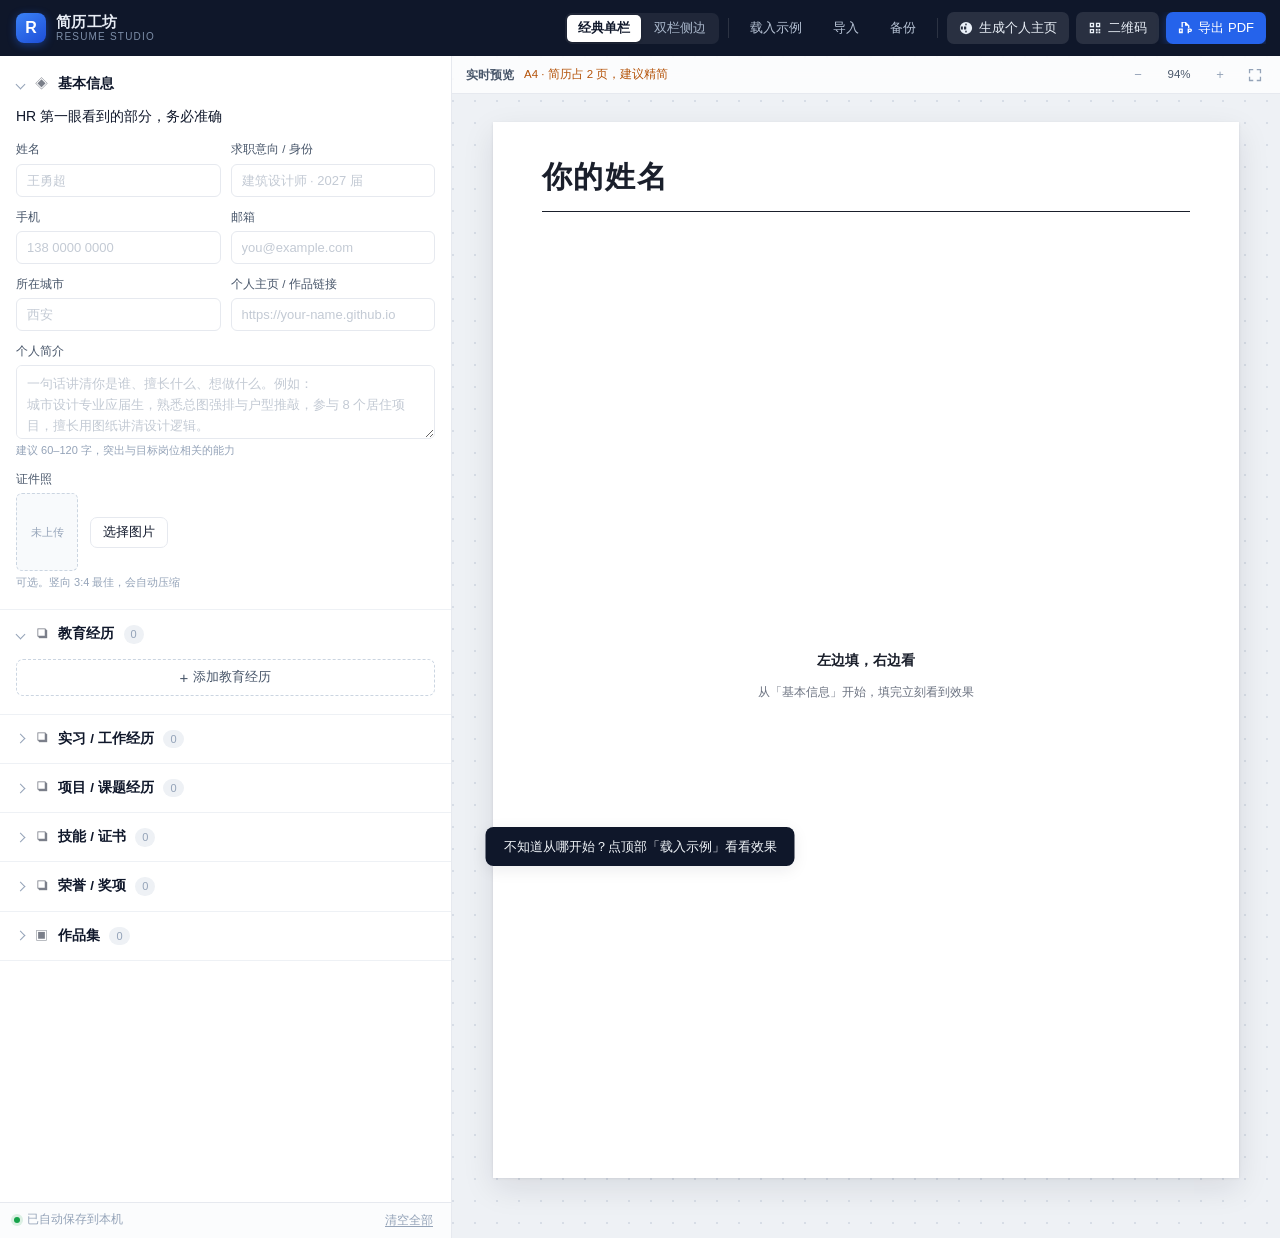
==== index.html @ 7d18e19b "feat: 简历工坊 Resume Studio 首个版本 给大学生的简历与作品集工具，纯前端、零依赖、数据不上传。  核心能力： - 左侧填表 / 右侧 A4 实时预览，所见即所得 - 两套模板：经" ====
<!DOCTYPE html>
<html lang="zh-CN" data-theme="light">
<head>
<meta charset="UTF-8">
<meta name="viewport" content="width=device-width, initial-scale=1">
<title>简历工坊 · Resume Studio</title>
<meta name="description" content="给大学生的简历与作品集工坊：填表实时预览，一键导出 PDF 简历、生成个人主页和二维码。纯本地运行，数据不上传。">
<link rel="icon" href="data:image/svg+xml,<svg xmlns='http://www.w3.org/2000/svg' viewBox='0 0 100 100'><rect width='100' height='100' rx='22' fill='%232563eb'/><path d='M30 72V28h16c11 0 18 6 18 15s-7 15-18 15h-6v14z' fill='white'/></svg>">
<link rel="stylesheet" href="assets/css/app.css">
<link rel="stylesheet" href="assets/css/resume.css">
</head>
<body>

<div class="topbar">
  <div class="brand">
    <div class="brand-mark">R</div>
    <div class="brand-text">
      <strong>简历工坊</strong>
      <span>Resume&nbsp;Studio</span>
    </div>
  </div>

  <div class="topbar-actions">
    <div class="seg" id="templateSwitch" role="group" aria-label="简历模板">
      <button class="seg-btn active" data-template="classic">经典单栏</button>
      <button class="seg-btn" data-template="sidebar">双栏侧边</button>
    </div>

    <span class="topbar-sep"></span>

    <button class="btn btn-ghost" id="btnDemo" title="载入一份示例，看看效果">载入示例</button>
    <button class="btn btn-ghost" id="btnImport" title="导入之前导出的 JSON">导入</button>
    <button class="btn btn-ghost" id="btnExportJson" title="导出 JSON 备份">备份</button>
    <input type="file" id="fileImport" accept="application/json" hidden>

    <span class="topbar-sep"></span>

    <button class="btn btn-soft" id="btnSite" title="生成可部署的个人主页">
      <svg viewBox="0 0 16 16" aria-hidden="true"><path d="M8 1a7 7 0 100 14A7 7 0 008 1zM2 8c0-.6.1-1.2.2-1.7h2.3c0 .6-.1 1.1-.1 1.7s0 1.1.1 1.7H2.2C2.1 9.2 2 8.6 2 8zm1.2-3.2h2c.2-.9.5-1.7.9-2.3a5.5 5.5 0 00-2.9 2.3zM8 2.3c.5.5.9 1.4 1.1 2.5H6.9c.2-1.1.6-2 1.1-2.5zm2.7.5c.4.6.7 1.4.9 2.3h2a5.5 5.5 0 00-2.9-2.3zM13.8 6.3h-2.3c.1.6.1 1.1.1 1.7s0 1.1-.1 1.7h2.3c.1-.5.2-1.1.2-1.7s-.1-1.2-.2-1.7zm-.8 4.9h-2c-.2.9-.5 1.7-.9 2.3a5.5 5.5 0 002.9-2.3zM8 13.7c-.5-.5-.9-1.4-1.1-2.5h2.2c-.2 1.1-.6 2-1.1 2.5zm-2.2-4.1c-.1-.6-.1-1.1-.1-1.7s0-1.1.1-1.7h2.4c.1.6.1 1.1.1 1.7s0 1.1-.1 1.7H5.8zM5.9 12c-.4-.6-.7-1.4-.9-2.3h-2A5.5 5.5 0 005.9 12z"/></svg>
      生成个人主页
    </button>
    <button class="btn btn-soft" id="btnQr" title="为你的主页地址生成二维码">
      <svg viewBox="0 0 16 16" aria-hidden="true"><path d="M2 2h5v5H2V2zm1.5 1.5v2h2v-2h-2zM9 2h5v5H9V2zm1.5 1.5v2h2v-2h-2zM2 9h5v5H2V9zm1.5 1.5v2h2v-2h-2zM9 9h2v2H9V9zm3 0h2v2h-2V9zm-3 3h2v2H9v-2zm3 0h2v2h-2v-2z"/></svg>
      二维码
    </button>
    <button class="btn btn-primary" id="btnPdf" title="打印 / 另存为 PDF">
      <svg viewBox="0 0 16 16" aria-hidden="true"><path d="M4 1h5l4 4v3h-1.5V5.5H8V2H5.5v5H4V1zm0 7.5h1.5V14H1V8.5h3zM2.5 10v2H4v-2H2.5zM14 8.5h-3V14h1.5v-1.5H14a2 2 0 000-4zm0 2.5h-1.5v-1H14a.5.5 0 010 1z"/></svg>
      导出 PDF
    </button>
  </div>
</div>

<main class="layout">

  <!-- ============ 左侧：编辑区 ============ -->
  <aside class="editor" id="editor">
    <div class="editor-scroll" id="formRoot"></div>
    <div class="editor-foot">
      <span class="save-dot" id="saveDot"></span>
      <span id="saveText">已自动保存到本机</span>
      <span class="foot-spacer"></span>
      <button class="link-btn" id="btnReset">清空全部</button>
    </div>
  </aside>

  <!-- ============ 右侧：预览区 ============ -->
  <section class="stage">
    <div class="stage-bar">
      <span class="stage-label">实时预览</span>
      <span class="stage-hint" id="pageInfo">A4 · 1 页</span>
      <span class="foot-spacer"></span>
      <button class="icon-btn" id="zoomOut" title="缩小">−</button>
      <span class="zoom-val" id="zoomVal">100%</span>
      <button class="icon-btn" id="zoomIn" title="放大">+</button>
      <button class="icon-btn" id="zoomFit" title="适应宽度">
        <svg viewBox="0 0 16 16" aria-hidden="true"><path d="M1 1h5v1.5H2.5V6H1V1zm9 0h5v5h-1.5V2.5H10V1zM1 10h1.5v3.5H6V15H1v-5zm12.5 0H15v5h-5v-1.5h3.5V10z"/></svg>
      </button>
    </div>
    <div class="stage-scroll" id="stageScroll">
      <div class="paper-wrap" id="paperWrap">
        <div id="paperMount"></div>
      </div>
    </div>
  </section>
</main>

<!-- ============ 弹层：通用 ============ -->
<div class="modal-mask" id="modalMask" hidden>
  <div class="modal" id="modalBox" role="dialog" aria-modal="true">
    <div class="modal-head">
      <h3 id="modalTitle">标题</h3>
      <button class="icon-btn" id="modalClose" aria-label="关闭">✕</button>
    </div>
    <div class="modal-body" id="modalBody"></div>
    <div class="modal-foot" id="modalFoot"></div>
  </div>
</div>

<div class="toast" id="toast" hidden></div>

<script src="assets/vendor/qrcode.js"></script>
<script src="assets/js/util.js"></script>
<script src="assets/js/schema.js"></script>
<script src="assets/js/store.js"></script>
<script src="assets/js/form.js"></script>
<script src="assets/js/templates.js"></script>
<script src="assets/js/export.js"></script>
<script src="assets/js/app.js"></script>
</body>
</html>
---- assets/css/app.css ----
/* ===========================================================
   app.css — 编辑器界面样式
   仅负责工作台 UI；简历/作品集版面见 resume.css
   =========================================================== */

:root {
  --brand: #2563eb;
  --brand-dark: #1d4ed8;
  --brand-soft: #eff4ff;
  --ink: #0f172a;
  --ink-2: #475569;
  --ink-3: #94a3b8;
  --line: #e6e9ef;
  --line-2: #eef1f5;
  --bg: #eef1f5;
  --panel: #ffffff;
  --danger: #dc2626;
  --ok: #16a34a;
  --topbar-h: 56px;
  --editor-w: 452px;
  --radius: 8px;
  --shadow-sm: 0 1px 2px rgba(15, 23, 42, .06);
  --shadow-md: 0 4px 16px rgba(15, 23, 42, .08);
  --shadow-lg: 0 16px 48px rgba(15, 23, 42, .18);
  --mono: ui-monospace, SFMono-Regular, "SF Mono", Menlo, Consolas, monospace;
  --sans: -apple-system, BlinkMacSystemFont, "Segoe UI", "PingFang SC",
          "Hiragino Sans GB", "Microsoft YaHei", "Source Han Sans SC", sans-serif;
}

* { box-sizing: border-box; }

html, body {
  height: 100%;
  margin: 0;
}

body {
  font-family: var(--sans);
  background: var(--bg);
  color: var(--ink);
  font-size: 14px;
  line-height: 1.5;
  -webkit-font-smoothing: antialiased;
  overflow: hidden;
}

button { font-family: inherit; cursor: pointer; }

/* ---------------- 顶栏 ---------------- */
.topbar {
  height: var(--topbar-h);
  background: #0f172a;
  color: #e8edf5;
  display: flex;
  align-items: center;
  gap: 16px;
  padding: 0 14px 0 16px;
  position: relative;
  z-index: 40;
  box-shadow: 0 1px 0 rgba(255, 255, 255, .06);
}

.brand {
  display: flex;
  align-items: center;
  gap: 10px;
  flex-shrink: 0;
}

.brand-mark {
  width: 30px;
  height: 30px;
  border-radius: 8px;
  background: linear-gradient(145deg, #3b82f6, #1d4ed8);
  color: #fff;
  font-weight: 800;
  font-size: 16px;
  display: grid;
  place-items: center;
  box-shadow: 0 2px 8px rgba(37, 99, 235, .45);
}

.brand-text {
  display: flex;
  flex-direction: column;
  line-height: 1.15;
}
.brand-text strong {
  font-size: 14.5px;
  letter-spacing: .02em;
}
.brand-text span {
  font-size: 10px;
  color: #7d8ea8;
  letter-spacing: .12em;
  text-transform: uppercase;
}

.topbar-actions {
  display: flex;
  align-items: center;
  gap: 7px;
  margin-left: auto;
  overflow-x: auto;
  scrollbar-width: none;
}
.topbar-actions::-webkit-scrollbar { display: none; }

.topbar-sep {
  width: 1px;
  height: 20px;
  background: rgba(255, 255, 255, .12);
  flex-shrink: 0;
  margin: 0 2px;
}

.seg {
  display: flex;
  background: rgba(255, 255, 255, .07);
  border-radius: 7px;
  padding: 2px;
  gap: 2px;
  flex-shrink: 0;
}
.seg-btn {
  border: 0;
  background: transparent;
  color: #a8b6ca;
  font-size: 12.5px;
  padding: 5px 11px;
  border-radius: 5px;
  white-space: nowrap;
  transition: .15s;
}
.seg-btn:hover { color: #fff; }
.seg-btn.active {
  background: #fff;
  color: #0f172a;
  font-weight: 600;
  box-shadow: 0 1px 3px rgba(0, 0, 0, .2);
}

.btn {
  display: inline-flex;
  align-items: center;
  gap: 6px;
  border: 0;
  border-radius: 7px;
  padding: 7px 12px;
  font-size: 13px;
  font-weight: 500;
  white-space: nowrap;
  transition: background .15s, transform .1s, box-shadow .15s;
  flex-shrink: 0;
}
.btn svg { width: 14px; height: 14px; fill: currentColor; flex-shrink: 0; }
.btn:active { transform: translateY(1px); }

.btn-ghost {
  background: transparent;
  color: #b6c2d4;
}
.btn-ghost:hover { background: rgba(255, 255, 255, .1); color: #fff; }

.btn-soft {
  background: rgba(255, 255, 255, .11);
  color: #eaf0f8;
}
.btn-soft:hover { background: rgba(255, 255, 255, .2); }

.btn-primary {
  background: var(--brand);
  color: #fff;
  box-shadow: 0 2px 10px rgba(37, 99, 235, .4);
}
.btn-primary:hover { background: #3b82f6; }

/* ---------------- 主布局 ---------------- */
.layout {
  display: grid;
  grid-template-columns: var(--editor-w) 1fr;
  height: calc(100vh - var(--topbar-h));
  height: calc(100dvh - var(--topbar-h));
}

/* ---------------- 左侧编辑区 ---------------- */
.editor {
  background: var(--panel);
  border-right: 1px solid var(--line);
  display: flex;
  flex-direction: column;
  min-width: 0;
  z-index: 10;
}

.editor-scroll {
  flex: 1;
  overflow-y: auto;
  overscroll-behavior: contain;
  padding: 4px 0 24px;
}
.editor-scroll::-webkit-scrollbar { width: 10px; }
.editor-scroll::-webkit-scrollbar-thumb {
  background: #cfd6e0;
  border-radius: 10px;
  border: 3px solid #fff;
}
.editor-scroll::-webkit-scrollbar-thumb:hover { background: #b3bdcc; }

.editor-foot {
  display: flex;
  align-items: center;
  gap: 7px;
  padding: 8px 14px;
  border-top: 1px solid var(--line);
  font-size: 11.5px;
  color: var(--ink-3);
  background: #fbfcfd;
  flex-shrink: 0;
}
.foot-spacer { flex: 1; }

.save-dot {
  width: 6px;
  height: 6px;
  border-radius: 50%;
  background: var(--ok);
  box-shadow: 0 0 0 3px rgba(22, 163, 74, .14);
  transition: .2s;
  flex-shrink: 0;
}
.save-dot.saving { background: #f59e0b; box-shadow: 0 0 0 3px rgba(245, 158, 11, .16); }

.link-btn {
  border: 0;
  background: none;
  color: var(--ink-3);
  font-size: 11.5px;
  padding: 2px 4px;
  border-radius: 4px;
  text-decoration: underline;
  text-underline-offset: 2px;
}
.link-btn:hover { color: var(--danger); }

/* ---------------- 章节（details） ---------------- */
.section {
  border-bottom: 1px solid var(--line-2);
}
.section > summary {
  display: flex;
  align-items: center;
  gap: 9px;
  padding: 14px 16px;
  cursor: pointer;
  list-style: none;
  user-select: none;
  transition: background .12s;
}
.section > summary::-webkit-details-marker { display: none; }
.section > summary:hover { background: #fafbfc; }

.section > summary .chev {
  width: 7px;
  height: 7px;
  border-right: 1.6px solid var(--ink-3);
  border-bottom: 1.6px solid var(--ink-3);
  transform: rotate(-45deg);
  transition: transform .18s;
  flex-shrink: 0;
  margin-left: 1px;
}
.section[open] > summary .chev { transform: rotate(45deg); }

.section > summary .s-title {
  font-size: 13.5px;
  font-weight: 600;
  letter-spacing: .01em;
}
.section > summary .s-count {
  font-size: 11px;
  color: var(--ink-3);
  background: var(--line-2);
  padding: 1px 7px;
  border-radius: 20px;
  font-variant-numeric: tabular-nums;
}
.section > summary .s-icon {
  font-size: 13px;
  opacity: .55;
  width: 16px;
  text-align: center;
}

.section-body {
  padding: 0 16px 18px;
  display: grid;
  gap: 12px;
}

/* ---------------- 表单控件 ---------------- */
.field { display: grid; gap: 5px; min-width: 0; }
.field > label {
  font-size: 11.5px;
  color: var(--ink-2);
  font-weight: 500;
  letter-spacing: .01em;
}
.field .hint {
  font-size: 11px;
  color: var(--ink-3);
  line-height: 1.45;
  margin-top: -1px;
}

.row-2 { display: grid; grid-template-columns: 1fr 1fr; gap: 10px; }
.row-3 { display: grid; grid-template-columns: 1fr 1fr 1fr; gap: 10px; }

input[type="text"],
input[type="email"],
input[type="tel"],
input[type="url"],
input[type="month"],
textarea,
select {
  width: 100%;
  border: 1px solid var(--line);
  border-radius: 6px;
  padding: 8px 10px;
  font-family: inherit;
  font-size: 13px;
  color: var(--ink);
  background: #fff;
  transition: border-color .15s, box-shadow .15s;
  outline: none;
}
input::placeholder, textarea::placeholder { color: #c3cad4; }

input:focus, textarea:focus, select:focus {
  border-color: var(--brand);
  box-shadow: 0 0 0 3px rgba(37, 99, 235, .12);
}

textarea {
  resize: vertical;
  min-height: 74px;
  line-height: 1.6;
}
textarea.tall { min-height: 108px; }

select {
  appearance: none;
  background-image: url("data:image/svg+xml,%3Csvg xmlns='http://www.w3.org/2000/svg' width='10' height='7' viewBox='0 0 10 7'%3E%3Cpath d='M1 1l4 4 4-4' stroke='%2394a3b8' stroke-width='1.6' fill='none' stroke-linecap='round'/%3E%3C/svg%3E");
  background-repeat: no-repeat;
  background-position: right 10px center;
  padding-right: 28px;
}

/* 可重复条目卡片 */
.entry {
  border: 1px solid var(--line);
  border-radius: var(--radius);
  background: #fcfdfe;
  overflow: hidden;
}
.entry-head {
  display: flex;
  align-items: center;
  gap: 8px;
  padding: 8px 10px;
  background: #f6f8fa;
  border-bottom: 1px solid var(--line-2);
}
.entry-head .e-name {
  font-size: 12.5px;
  font-weight: 600;
  color: var(--ink-2);
  overflow: hidden;
  text-overflow: ellipsis;
  white-space: nowrap;
  flex: 1;
  min-width: 0;
}
.entry-body { padding: 12px 10px; display: grid; gap: 10px; }

.entry-tools { display: flex; gap: 2px; flex-shrink: 0; }

.icon-btn {
  border: 0;
  background: transparent;
  color: var(--ink-3);
  width: 26px;
  height: 26px;
  border-radius: 5px;
  display: grid;
  place-items: center;
  font-size: 13px;
  line-height: 1;
  transition: .13s;
  flex-shrink: 0;
}
.icon-btn svg { width: 14px; height: 14px; fill: currentColor; }
.icon-btn:hover { background: rgba(15, 23, 42, .07); color: var(--ink); }
.icon-btn.danger:hover { background: #fef2f2; color: var(--danger); }

.add-btn {
  width: 100%;
  border: 1px dashed #cbd5e1;
  background: transparent;
  color: var(--ink-2);
  border-radius: 7px;
  padding: 9px;
  font-size: 12.5px;
  font-weight: 500;
  transition: .15s;
  display: flex;
  align-items: center;
  justify-content: center;
  gap: 5px;
}
.add-btn:hover {
  border-color: var(--brand);
  color: var(--brand);
  background: var(--brand-soft);
}
.add-btn span { font-size: 15px; line-height: 1; font-weight: 400; }

/* 头像上传 */
.avatar-row {
  display: flex;
  gap: 12px;
  align-items: center;
}
.avatar-prev {
  width: 62px;
  height: 78px;
  border-radius: 6px;
  border: 1px dashed #cbd5e1;
  background: #f8fafc center/cover no-repeat;
  display: grid;
  place-items: center;
  font-size: 10.5px;
  color: var(--ink-3);
  flex-shrink: 0;
  overflow: hidden;
}
.avatar-prev.has-img { border-style: solid; border-color: var(--line); }

/* 图片管理网格（作品集） */
.img-grid {
  display: grid;
  grid-template-columns: repeat(4, 1fr);
  gap: 7px;
}
.img-cell {
  position: relative;
  aspect-ratio: 4 / 3;
  border-radius: 6px;
  overflow: hidden;
  background: #f1f5f9;
  border: 1px solid var(--line);
}
.img-cell img {
  width: 100%;
  height: 100%;
  object-fit: cover;
  display: block;
}
.img-cell .del {
  position: absolute;
  top: 2px;
  right: 2px;
  width: 18px;
  height: 18px;
  border-radius: 50%;
  border: 0;
  background: rgba(15, 23, 42, .68);
  color: #fff;
  font-size: 11px;
  line-height: 1;
  display: grid;
  place-items: center;
  opacity: 0;
  transition: .15s;
}
.img-cell:hover .del { opacity: 1; }
.img-cell.add {
  border: 1px dashed #cbd5e1;
  display: grid;
  place-items: center;
  color: var(--ink-3);
  font-size: 18px;
  cursor: pointer;
  transition: .15s;
}
.img-cell.add:hover { border-color: var(--brand); color: var(--brand); background: var(--brand-soft); }

/* 技能标签 */
.tag-wrap {
  display: flex;
  flex-wrap: wrap;
  gap: 5px;
  padding: 6px;
  border: 1px solid var(--line);
  border-radius: 6px;
  background: #fff;
  min-height: 38px;
  align-items: center;
}
.tag {
  display: inline-flex;
  align-items: center;
  gap: 4px;
  background: var(--brand-soft);
  color: #1e40af;
  border-radius: 5px;
  padding: 3px 4px 3px 8px;
  font-size: 12px;
  max-width: 100%;
}
.tag b { font-weight: 500; overflow: hidden; text-overflow: ellipsis; white-space: nowrap; }
.tag button {
  border: 0;
  background: transparent;
  color: #93a6d4;
  font-size: 13px;
  line-height: 1;
  padding: 0 2px;
  border-radius: 3px;
}
.tag button:hover { color: var(--danger); }
.tag-input {
  border: 0 !important;
  outline: 0 !important;
  box-shadow: none !important;
  flex: 1;
  min-width: 90px;
  padding: 3px 4px !important;
  font-size: 12.5px !important;
  background: transparent !important;
}

/* ---------------- 右侧画布 ---------------- */
.stage {
  display: flex;
  flex-direction: column;
  min-width: 0;
  background:
    radial-gradient(circle at 1px 1px, #d7dde6 1px, transparent 0) 0 0 / 22px 22px,
    var(--bg);
}

.stage-bar {
  height: 38px;
  display: flex;
  align-items: center;
  gap: 10px;
  padding: 0 14px;
  background: rgba(255, 255, 255, .78);
  backdrop-filter: blur(10px);
  border-bottom: 1px solid var(--line);
  flex-shrink: 0;
  position: relative;
  z-index: 5;
}
.stage-label {
  font-size: 12px;
  font-weight: 600;
  color: var(--ink-2);
}
.stage-hint {
  font-size: 11.5px;
  color: var(--ink-3);
  font-variant-numeric: tabular-nums;
}
.stage-bar .icon-btn { width: 24px; height: 24px; }
.zoom-val {
  font-size: 11.5px;
  color: var(--ink-2);
  font-variant-numeric: tabular-nums;
  min-width: 38px;
  text-align: center;
}

.stage-scroll {
  flex: 1;
  overflow: auto;
  padding: 28px 24px 60px;
  display: flex;
  justify-content: center;
  align-items: flex-start;
}
.stage-scroll::-webkit-scrollbar { width: 11px; height: 11px; }
.stage-scroll::-webkit-scrollbar-thumb {
  background: #c3ccd8;
  border-radius: 10px;
  border: 3px solid transparent;
  background-clip: padding-box;
}
.stage-scroll::-webkit-scrollbar-thumb:hover { background: #a8b3c2; background-clip: padding-box; }

.paper-wrap {
  zoom: var(--zoom, 1);
  display: flex;
  flex-direction: column;
  gap: 22px;
  align-items: center;
  transition: zoom .12s;
}

/* 纸张 */
.page {
  width: 794px;
  min-height: 1123px;
  background: #fff;
  box-shadow: 0 1px 3px rgba(15, 23, 42, .1), 0 12px 32px rgba(15, 23, 42, .1);
  position: relative;
  overflow: hidden;
  flex-shrink: 0;
}

/* ---------------- 弹层 ---------------- */
.modal-mask {
  position: fixed;
  inset: 0;
  background: rgba(15, 23, 42, .52);
  backdrop-filter: blur(3px);
  display: grid;
  place-items: center;
  z-index: 100;
  padding: 24px;
  animation: fadeIn .16s ease;
}
.modal-mask[hidden] { display: none; }

@keyframes fadeIn { from { opacity: 0; } }

.modal {
  background: #fff;
  border-radius: 12px;
  width: min(560px, 100%);
  max-height: 88vh;
  display: flex;
  flex-direction: column;
  box-shadow: var(--shadow-lg);
  animation: popIn .2s cubic-bezier(.2, .9, .3, 1.1);
  overflow: hidden;
}
@keyframes popIn {
  from { opacity: 0; transform: translateY(10px) scale(.98); }
}

.modal-head {
  display: flex;
  align-items: center;
  padding: 16px 16px 14px 20px;
  border-bottom: 1px solid var(--line-2);
}
.modal-head h3 {
  margin: 0;
  font-size: 15px;
  font-weight: 650;
  flex: 1;
}
.modal-body {
  padding: 20px;
  overflow-y: auto;
  font-size: 13px;
  color: var(--ink-2);
  line-height: 1.65;
}
.modal-foot {
  padding: 13px 20px;
  border-top: 1px solid var(--line-2);
  background: #fafbfc;
  display: flex;
  gap: 8px;
  justify-content: flex-end;
  flex-wrap: wrap;
}

/* 弹层内的通用按钮（浅色语境） */
.mbtn {
  border: 1px solid var(--line);
  background: #fff;
  color: var(--ink);
  border-radius: 7px;
  padding: 8px 15px;
  font-size: 13px;
  font-weight: 500;
  transition: .15s;
  display: inline-flex;
  align-items: center;
  gap: 6px;
}
.mbtn:hover { background: #f8fafc; border-color: #cbd5e1; }
.mbtn-primary {
  background: var(--brand);
  border-color: var(--brand);
  color: #fff;
}
.mbtn-primary:hover { background: var(--brand-dark); border-color: var(--brand-dark); }
.mbtn svg { width: 14px; height: 14px; fill: currentColor; }

/* 二维码结果区 */
.qr-result {
  display: flex;
  gap: 20px;
  align-items: flex-start;
  flex-wrap: wrap;
}
.qr-canvas-box {
  border: 1px solid var(--line);
  border-radius: 10px;
  padding: 12px;
  background: #fff;
  box-shadow: var(--shadow-sm);
  flex-shrink: 0;
}
.qr-canvas-box img { display: block; width: 168px; height: 168px; image-rendering: pixelated; }
.qr-side { flex: 1; min-width: 190px; display: grid; gap: 10px; align-content: start; }
.qr-url {
  font-family: var(--mono);
  font-size: 11.5px;
  color: var(--ink-2);
  background: #f8fafc;
  border: 1px solid var(--line);
  border-radius: 6px;
  padding: 8px 10px;
  word-break: break-all;
  max-height: 88px;
  overflow-y: auto;
}

/* 步骤列表 */
.steps { margin: 0; padding: 0; list-style: none; display: grid; gap: 13px; }
.steps li { display: flex; gap: 11px; }
.steps .num {
  width: 21px;
  height: 21px;
  border-radius: 50%;
  background: var(--brand-soft);
  color: var(--brand);
  font-size: 11.5px;
  font-weight: 700;
  display: grid;
  place-items: center;
  flex-shrink: 0;
  margin-top: 1px;
}
.steps .txt { flex: 1; min-width: 0; }
.steps .txt strong { color: var(--ink); font-weight: 600; display: block; margin-bottom: 1px; }
.steps code, code.inline {
  font-family: var(--mono);
  font-size: 11.5px;
  background: #f1f5f9;
  border: 1px solid var(--line);
  border-radius: 4px;
  padding: 1px 5px;
  color: #be123c;
  word-break: break-all;
}

/* Toast */
.toast {
  position: fixed;
  left: 50%;
  bottom: 34px;
  transform: translateX(-50%) translateY(8px);
  background: #0f172a;
  color: #f1f5f9;
  padding: 10px 18px;
  border-radius: 8px;
  font-size: 13px;
  box-shadow: var(--shadow-md);
  z-index: 200;
  opacity: 0;
  transition: opacity .2s, transform .2s;
  pointer-events: none;
  max-width: min(90vw, 460px);
  text-align: center;
}
.toast.show { opacity: 1; transform: translateX(-50%) translateY(0); }

/* ---------------- 响应式 ---------------- */
@media (max-width: 1180px) {
  :root { --editor-w: 400px; }
}

@media (max-width: 980px) {
  body { overflow: auto; }
  .layout {
    grid-template-columns: 1fr;
    grid-template-rows: auto auto;
    height: auto;
  }
  .editor {
    border-right: 0;
    border-bottom: 1px solid var(--line);
    max-height: none;
  }
  .editor-scroll { overflow: visible; max-height: none; }
  .stage { min-height: 70vh; }
  .stage-scroll { padding: 18px 10px 40px; }
  .paper-wrap { zoom: .82; }
  .brand-text span { display: none; }
  .topbar { gap: 10px; }
  .topbar-actions { gap: 5px; }
  .btn { padding: 7px 9px; font-size: 12.5px; }
  .btn svg { display: none; }
  .seg-btn { padding: 5px 8px; font-size: 12px; }
}

@media (max-width: 620px) {
  .row-2, .row-3 { grid-template-columns: 1fr; }
  .img-grid { grid-template-columns: repeat(3, 1fr); }
  .brand-text { display: none; }
  .paper-wrap { zoom: .56; }
  .stage-scroll { padding: 12px 4px 30px; }
  .topbar-actions { max-width: calc(100vw - 60px); }
}
---- assets/css/resume.css ----
/* ===========================================================
   resume.css — 简历 / 作品集版面 + 打印规则
   A4：屏幕 794×1123px（96dpi），打印 210mm×297mm
   =========================================================== */

/* ---------- 设计令牌 ---------- */
.tpl-classic,
.tpl-sidebar,
.portfolio-page {
  --t-ink: #1a1f2b;
  --t-ink-2: #3d4657;
  --t-ink-3: #6b7280;
  --t-line: #d9dee6;
  --t-accent: #1d4ed8;
  --t-accent-2: #2563eb;
  --t-serif: "Songti SC", "SimSun", "Source Han Serif SC", Georgia, serif;

  font-family: var(--sans);
  color: var(--t-ink);
  -webkit-font-smoothing: antialiased;
  text-rendering: optimizeLegibility;
}

.page.tpl-classic,
.page.tpl-sidebar {
  padding: 0;
}

/* ===========================================================
   模板一：经典单栏
   =========================================================== */
.cv {
  padding: 40px 52px 44px;
  min-height: 1123px;
  display: flex;
  flex-direction: column;
}

.cv-head {
  display: flex;
  align-items: flex-start;
  gap: 22px;
  padding-bottom: 18px;
  border-bottom: 2px solid var(--t-ink);
  margin-bottom: 22px;
}

.cv-head-main { flex: 1; min-width: 0; }

.cv-name {
  margin: 0;
  font-size: 32px;
  font-weight: 700;
  letter-spacing: .06em;
  line-height: 1.15;
  color: var(--t-ink);
}

.cv-title {
  margin: 7px 0 0;
  font-size: 12.5px;
  color: var(--t-accent);
  font-weight: 600;
  letter-spacing: .08em;
}

.cv-contact {
  margin-top: 11px;
  display: flex;
  flex-wrap: wrap;
  gap: 4px 18px;
  font-size: 12px;
  color: var(--t-ink-2);
  line-height: 1.5;
}
.cv-contact span {
  display: inline-flex;
  align-items: center;
  gap: 4px;
  white-space: nowrap;
}
.cv-contact span::before {
  content: "";
  width: 3px;
  height: 3px;
  border-radius: 50%;
  background: var(--t-accent);
  flex-shrink: 0;
  opacity: .65;
}

.cv-photo {
  width: 82px;
  height: 106px;
  object-fit: cover;
  border-radius: 3px;
  border: 1px solid var(--t-line);
  flex-shrink: 0;
}

/* 分区 */
.cv-sec { margin-bottom: 19px; }
.cv-sec:last-child { margin-bottom: 0; }

.cv-sec-title {
  margin: 0 0 11px;
  font-size: 12px;
  font-weight: 700;
  letter-spacing: .16em;
  color: var(--t-ink);
  padding-bottom: 6px;
  border-bottom: 1px solid var(--t-line);
  position: relative;
}
.cv-sec-title::after {
  content: "";
  position: absolute;
  left: 0;
  bottom: -1px;
  width: 30px;
  height: 2px;
  background: var(--t-accent);
}

.cv-sec-body { display: flex; flex-direction: column; gap: 13px; }

/* 条目 */
.cv-item-head {
  display: flex;
  align-items: baseline;
  justify-content: space-between;
  gap: 12px;
}
.cv-item-title {
  font-size: 13.5px;
  font-weight: 650;
  color: var(--t-ink);
  letter-spacing: .01em;
}
.cv-item-date {
  font-size: 11px;
  color: var(--t-ink-3);
  white-space: nowrap;
  font-variant-numeric: tabular-nums;
  letter-spacing: .02em;
}
.cv-item-sub {
  font-size: 12px;
  color: var(--t-ink-2);
  margin-top: 2px;
  display: flex;
  flex-wrap: wrap;
  gap: 0 10px;
}
.cv-item-sub em {
  font-style: normal;
  color: var(--t-accent);
  font-weight: 500;
}
.cv-item-desc {
  margin: 5px 0 0;
  font-size: 12.5px;
  line-height: 1.75;
  color: var(--t-ink-2);
  white-space: pre-line;
  word-break: break-word;
}

/* 要点列表 */
.cv-bullets {
  margin: 5px 0 0;
  padding: 0;
  list-style: none;
  display: flex;
  flex-direction: column;
  gap: 3px;
}
.cv-bullets li {
  position: relative;
  padding-left: 12px;
  font-size: 12.5px;
  line-height: 1.72;
  color: var(--t-ink-2);
  word-break: break-word;
}
.cv-bullets li::before {
  content: "";
  position: absolute;
  left: 2px;
  top: .62em;
  width: 4px;
  height: 4px;
  border-radius: 50%;
  background: var(--t-accent);
  opacity: .5;
}

/* 技能：两列 */
.cv-skills {
  display: flex;
  flex-direction: column;
  gap: 7px;
}
.cv-skill-row {
  font-size: 12.5px;
  line-height: 1.65;
  color: var(--t-ink-2);
  display: flex;
  gap: 10px;
  align-items: baseline;
}
.cv-skill-row b {
  color: var(--t-ink);
  font-weight: 600;
  flex-shrink: 0;
  min-width: 70px;
}
.cv-skill-row span { flex: 1; min-width: 0; }

/* 摘要 */
.cv-summary {
  margin: 0;
  font-size: 12.5px;
  line-height: 1.85;
  color: var(--t-ink-2);
  text-align: justify;
  word-break: break-word;
}

/* ===========================================================
   模板二：双栏侧边
   =========================================================== */
.cv2 {
  display: flex;
  min-height: 1123px;
  align-items: stretch;
}

.cv2-side {
  width: 232px;
  flex-shrink: 0;
  background: #eef2f8;
  border-right: 1px solid var(--t-line);
  padding: 38px 22px 40px;
  display: flex;
  flex-direction: column;
  gap: 22px;
}

.cv2-photo {
  width: 104px;
  height: 132px;
  object-fit: cover;
  border-radius: 4px;
  align-self: center;
  border: 1px solid var(--t-line);
  background: #fff;
}

.cv2-side-sec { display: flex; flex-direction: column; gap: 8px; }

.cv2-side-title {
  margin: 0;
  font-size: 10.5px;
  font-weight: 700;
  letter-spacing: .16em;
  color: var(--t-accent);
  padding-bottom: 5px;
  border-bottom: 1px solid #dde3ec;
}

.cv2-contact {
  display: flex;
  flex-direction: column;
  gap: 6px;
  font-size: 11px;
  color: var(--t-ink-2);
  line-height: 1.55;
  overflow-wrap: anywhere;
}
.cv2-contact div { display: flex; gap: 7px; }
.cv2-contact .k {
  color: var(--t-ink-3);
  flex-shrink: 0;
  width: 34px;
}

.cv2-skill-tags {
  display: flex;
  flex-wrap: wrap;
  gap: 5px;
}
.cv2-skill-tags span {
  font-size: 10.5px;
  background: #fff;
  border: 1px solid #dde3ec;
  border-radius: 3px;
  padding: 2px 7px;
  color: var(--t-ink-2);
  line-height: 1.5;
}

.cv2-side-item { font-size: 11px; line-height: 1.6; color: var(--t-ink-2); }
.cv2-side-item b {
  display: block;
  color: var(--t-ink);
  font-weight: 600;
  font-size: 11.5px;
}
.cv2-side-item span { color: var(--t-ink-3); font-size: 10px; }

.cv2-main {
  flex: 1;
  min-width: 0;
  padding: 40px 40px 44px 34px;
  display: flex;
  flex-direction: column;
  gap: 21px;
}

.cv2-head { padding-bottom: 15px; border-bottom: 1px solid var(--t-line); }
.cv2-name {
  margin: 0;
  font-size: 29px;
  font-weight: 700;
  letter-spacing: .06em;
  line-height: 1.1;
}
.cv2-role {
  margin: 6px 0 0;
  font-size: 12px;
  color: var(--t-accent);
  font-weight: 600;
  letter-spacing: .08em;
}

/* ===========================================================
   作品集页
   =========================================================== */
.page.portfolio-page { padding: 0; }

.pf {
  padding: 40px 48px 44px;
  min-height: 1123px;
  display: flex;
  flex-direction: column;
}

.pf-head {
  display: flex;
  align-items: flex-end;
  justify-content: space-between;
  gap: 20px;
  padding-bottom: 14px;
  border-bottom: 2px solid var(--t-ink);
  margin-bottom: 20px;
}
.pf-head h2 {
  margin: 0;
  font-size: 22px;
  font-weight: 700;
  letter-spacing: .14em;
}
.pf-head .pf-sub {
  font-size: 10.5px;
  color: var(--t-ink-3);
  letter-spacing: .1em;
  text-align: right;
  line-height: 1.5;
}

.pf-grid {
  display: grid;
  gap: 16px;
  align-content: start;
}
.pf-grid.cols-2 { grid-template-columns: repeat(2, 1fr); }
.pf-grid.cols-3 { grid-template-columns: repeat(3, 1fr); }

.pf-item { break-inside: avoid; }

.pf-thumb {
  position: relative;
  width: 100%;
  aspect-ratio: 4 / 3;
  background: #f1f5f9;
  border: 1px solid var(--t-line);
  border-radius: 3px;
  overflow: hidden;
  display: grid;
  place-items: center;
}
.pf-thumb img {
  width: 100%;
  height: 100%;
  object-fit: cover;
  display: block;
}
.pf-thumb .pf-empty {
  color: #c7cfda;
  font-size: 10.5px;
  letter-spacing: .1em;
}

.pf-cap {
  margin-top: 7px;
  display: flex;
  align-items: baseline;
  justify-content: space-between;
  gap: 10px;
}
.pf-cap .t {
  font-size: 11.5px;
  font-weight: 650;
  color: var(--t-ink);
  overflow: hidden;
  text-overflow: ellipsis;
  white-space: nowrap;
}
.pf-cap .y {
  font-size: 10px;
  color: var(--t-ink-3);
  flex-shrink: 0;
  font-variant-numeric: tabular-nums;
}
.pf-cap-meta {
  margin-top: 1px;
  font-size: 10px;
  color: var(--t-ink-3);
  letter-spacing: .04em;
  overflow: hidden;
  text-overflow: ellipsis;
  white-space: nowrap;
}
.pf-desc {
  margin: 4px 0 0;
  font-size: 10.5px;
  line-height: 1.6;
  color: var(--t-ink-2);
  white-space: pre-line;
}

.pf-foot {
  margin-top: auto;
  padding-top: 16px;
  border-top: 1px solid var(--t-line);
  display: flex;
  justify-content: space-between;
  align-items: center;
  gap: 14px;
  font-size: 10px;
  color: var(--t-ink-3);
  letter-spacing: .06em;
}
.pf-foot .pf-qr { display: flex; align-items: center; gap: 8px; }
.pf-foot .pf-qr img { width: 46px; height: 46px; display: block; }

/* 空状态（预览无内容时）—— 不要设 min-height，否则会与 .cv 叠加撑成两页 */
.empty-hint {
  margin: auto 0;
  padding: 40px 20px 60px;
  text-align: center;
  color: var(--t-ink-3);
  font-size: 13px;
  line-height: 2;
}
.empty-hint strong {
  display: block;
  color: var(--t-ink);
  font-size: 15px;
  margin-bottom: 6px;
}

/* ===========================================================
   打印
   =========================================================== */
@page {
  size: A4;
  margin: 0;
}

@media print {
  html, body {
    overflow: visible !important;
    background: #fff !important;
    height: auto !important;
  }

  .topbar,
  .editor,
  .stage-bar,
  .modal-mask,
  .toast { display: none !important; }

  .layout {
    display: block !important;
    height: auto !important;
  }

  .stage {
    background: #fff !important;
    display: block !important;
    min-height: 0 !important;
  }

  .stage-scroll {
    display: block !important;
    overflow: visible !important;
    padding: 0 !important;
  }

  .paper-wrap {
    zoom: 1 !important;
    display: block !important;
    gap: 0 !important;
  }

  .page {
    width: 210mm !important;
    min-height: 297mm !important;
    margin: 0 !important;
    box-shadow: none !important;
    border: 0 !important;
    page-break-after: always;
    break-after: page;
  }
  .page:last-child {
    page-break-after: auto;
    break-after: auto;
  }

  .cv, .cv2, .pf { min-height: 297mm; }

  /* 打印时保留色块与背景 */
  .cv2-side { -webkit-print-color-adjust: exact; print-color-adjust: exact; }
  .cv-sec-title::after,
  .cv-bullets li::before,
  .cv-contact span::before,
  .cv2-skill-tags span,
  .pf-thumb { -webkit-print-color-adjust: exact; print-color-adjust: exact; }

  .cv-sec,
  .cv-item,
  .cv2-side-sec,
  .pf-item {
    break-inside: avoid;
    page-break-inside: avoid;
  }

  a { color: inherit; text-decoration: none; }
}

/* 打印时若内容恰好一页，避免尾部空白页 */
@media print {
  .page:only-child { page-break-after: auto; break-after: auto; }
}
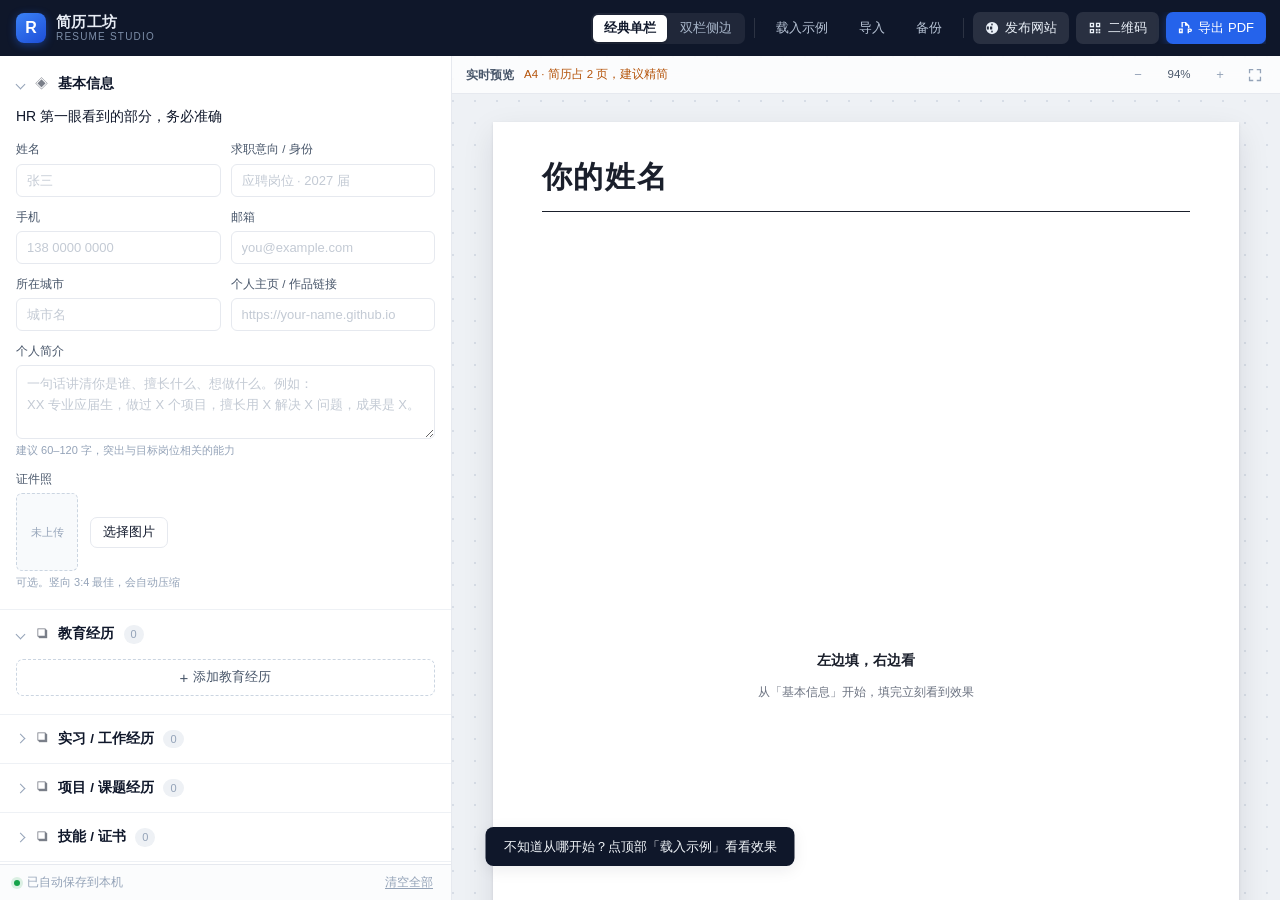
==== commit e67b8002: "feat: 填完一键变网址，不用再学部署 原本的路径是「下载 html → 建仓库 → 开 Pages → 上传 → 等部署 → 复制网址」， 六步里任何一步都能把人劝退。现在拆成两条路，按需要选。 " ====
--- a/index.html
+++ b/index.html
@@ -35,9 +35,9 @@
 
     <span class="topbar-sep"></span>
 
-    <button class="btn btn-soft" id="btnSite" title="生成可部署的个人主页">
+    <button class="btn btn-soft" id="btnSite" title="把简历变成一个网址，或者下载完整网页">
       <svg viewBox="0 0 16 16" aria-hidden="true"><path d="M8 1a7 7 0 100 14A7 7 0 008 1zM2 8c0-.6.1-1.2.2-1.7h2.3c0 .6-.1 1.1-.1 1.7s0 1.1.1 1.7H2.2C2.1 9.2 2 8.6 2 8zm1.2-3.2h2c.2-.9.5-1.7.9-2.3a5.5 5.5 0 00-2.9 2.3zM8 2.3c.5.5.9 1.4 1.1 2.5H6.9c.2-1.1.6-2 1.1-2.5zm2.7.5c.4.6.7 1.4.9 2.3h2a5.5 5.5 0 00-2.9-2.3zM13.8 6.3h-2.3c.1.6.1 1.1.1 1.7s0 1.1-.1 1.7h2.3c.1-.5.2-1.1.2-1.7s-.1-1.2-.2-1.7zm-.8 4.9h-2c-.2.9-.5 1.7-.9 2.3a5.5 5.5 0 002.9-2.3zM8 13.7c-.5-.5-.9-1.4-1.1-2.5h2.2c-.2 1.1-.6 2-1.1 2.5zm-2.2-4.1c-.1-.6-.1-1.1-.1-1.7s0-1.1.1-1.7h2.4c.1.6.1 1.1.1 1.7s0 1.1-.1 1.7H5.8zM5.9 12c-.4-.6-.7-1.4-.9-2.3h-2A5.5 5.5 0 005.9 12z"/></svg>
-      生成个人主页
+      发布网站
     </button>
     <button class="btn btn-soft" id="btnQr" title="为你的主页地址生成二维码">
       <svg viewBox="0 0 16 16" aria-hidden="true"><path d="M2 2h5v5H2V2zm1.5 1.5v2h2v-2h-2zM9 2h5v5H9V2zm1.5 1.5v2h2v-2h-2zM2 9h5v5H2V9zm1.5 1.5v2h2v-2h-2zM9 9h2v2H9V9zm3 0h2v2h-2V9zm-3 3h2v2H9v-2zm3 0h2v2h-2v-2z"/></svg>
@@ -99,8 +99,10 @@
 <div class="toast" id="toast" hidden></div>
 
 <script src="assets/vendor/qrcode.js"></script>
+<script src="assets/vendor/lz-string.min.js"></script>
 <script src="assets/js/util.js"></script>
 <script src="assets/js/schema.js"></script>
+<script src="assets/js/share.js"></script>
 <script src="assets/js/store.js"></script>
 <script src="assets/js/form.js"></script>
 <script src="assets/js/templates.js"></script>
--- a/assets/css/app.css
+++ b/assets/css/app.css
@@ -178,9 +178,13 @@
 /* ---------------- 主布局 ---------------- */
 .layout {
   display: grid;
-  grid-template-columns: var(--editor-w) 1fr;
+  /* 行/列都用 minmax(0, …)：否则 grid 项会被内容撑高，
+     内部 overflow 就永远不触发，body 又是 overflow:hidden，等于整页滚不动 */
+  grid-template-columns: var(--editor-w) minmax(0, 1fr);
+  grid-template-rows: minmax(0, 1fr);
   height: calc(100vh - var(--topbar-h));
   height: calc(100dvh - var(--topbar-h));
+  overflow: hidden;
 }
 
 /* ---------------- 左侧编辑区 ---------------- */
@@ -190,11 +194,14 @@
   display: flex;
   flex-direction: column;
   min-width: 0;
+  min-height: 0;
+  height: 100%;
   z-index: 10;
 }
 
 .editor-scroll {
-  flex: 1;
+  flex: 1 1 auto;
+  min-height: 0;
   overflow-y: auto;
   overscroll-behavior: contain;
   padding: 4px 0 24px;
@@ -545,6 +552,8 @@
   display: flex;
   flex-direction: column;
   min-width: 0;
+  min-height: 0;
+  height: 100%;
   background:
     radial-gradient(circle at 1px 1px, #d7dde6 1px, transparent 0) 0 0 / 22px 22px,
     var(--bg);
@@ -583,7 +592,8 @@
 }
 
 .stage-scroll {
-  flex: 1;
+  flex: 1 1 auto;
+  min-height: 0;
   overflow: auto;
   padding: 28px 24px 60px;
   display: flex;
@@ -759,6 +769,189 @@
   padding: 1px 5px;
   color: #be123c;
   word-break: break-all;
+}
+
+/* ===========================================================
+   发布中心（弹层）
+   =========================================================== */
+.modal.wide { width: min(640px, 100%); }
+
+.pub-tabs {
+  display: grid;
+  grid-template-columns: 1fr 1fr;
+  gap: 8px;
+  margin-bottom: 18px;
+}
+.pub-tab {
+  text-align: left;
+  font-family: inherit;
+  border: 1px solid var(--line);
+  background: #fff;
+  border-radius: 9px;
+  padding: 11px 13px;
+  cursor: pointer;
+  transition: border-color .15s, box-shadow .15s, background .15s;
+}
+.pub-tab b {
+  display: block;
+  font-size: 13px;
+  font-weight: 650;
+  color: var(--ink);
+  margin-bottom: 3px;
+}
+.pub-tab span {
+  display: block;
+  font-size: 11.5px;
+  line-height: 1.55;
+  color: var(--ink-3);
+}
+.pub-tab:hover { border-color: #cbd5e1; }
+.pub-tab.active {
+  border-color: var(--brand);
+  background: #fbfdff;
+  box-shadow: 0 0 0 3px rgba(37, 99, 235, .09);
+}
+.pub-tab.active b { color: var(--brand); }
+
+.pub-pane[hidden] { display: none; }
+
+.pub-facts {
+  margin: 0 0 16px;
+  padding: 0;
+  list-style: none;
+  display: grid;
+  gap: 7px;
+}
+.pub-facts li {
+  position: relative;
+  padding-left: 15px;
+  font-size: 12.5px;
+  line-height: 1.72;
+  color: var(--ink-2);
+}
+.pub-facts li::before {
+  content: '';
+  position: absolute;
+  left: 2px;
+  top: 8px;
+  width: 4px;
+  height: 4px;
+  border-radius: 50%;
+  background: var(--brand);
+}
+.pub-facts b { color: var(--ink); font-weight: 600; }
+
+.pub-lead { margin: 0 0 14px; font-size: 12.5px; line-height: 1.78; }
+.pub-go { width: 100%; justify-content: center; }
+
+.pub-platforms { display: grid; gap: 9px; margin-top: 16px; }
+.plat {
+  border: 1px solid var(--line);
+  border-radius: 9px;
+  padding: 12px 14px;
+  background: #fbfcfd;
+}
+.plat-head { display: flex; align-items: center; gap: 8px; margin-bottom: 4px; }
+.plat h4 { margin: 0; font-size: 13px; font-weight: 650; color: var(--ink); }
+.plat-tag {
+  font-size: 10px;
+  letter-spacing: .06em;
+  color: var(--brand);
+  background: var(--brand-soft);
+  border-radius: 3px;
+  padding: 1px 6px;
+}
+.plat p { margin: 0 0 8px; font-size: 12px; line-height: 1.7; color: var(--ink-2); }
+.plat b { color: var(--ink); }
+
+.btn-mini {
+  display: inline-block;
+  font-size: 12px;
+  color: var(--brand);
+  border: 1px solid var(--line);
+  border-radius: 6px;
+  padding: 4px 10px;
+  background: #fff;
+  transition: .15s;
+}
+.btn-mini:hover { border-color: var(--brand); text-decoration: none; }
+
+.pub-back {
+  margin-top: 18px;
+  padding-top: 16px;
+  border-top: 1px dashed var(--line);
+}
+.pub-back label {
+  display: block;
+  font-size: 12px;
+  font-weight: 600;
+  color: var(--ink);
+  margin-bottom: 8px;
+}
+.pub-back-row { display: flex; gap: 8px; }
+.pub-back-row input { flex: 1; min-width: 0; }
+.pub-back-row .mbtn { flex-shrink: 0; }
+
+.pub-result { margin-top: 18px; }
+.pub-copylab { font-size: 11.5px; color: var(--ink-3); letter-spacing: .04em; }
+.pub-len { font-size: 11.5px; line-height: 1.72; color: var(--ink-2); }
+.pub-row { display: flex; flex-wrap: wrap; gap: 7px; }
+
+/* 在线链接结果 */
+.pub-head { display: flex; gap: 15px; align-items: flex-start; }
+.pub-qr {
+  flex-shrink: 0;
+  width: 112px;
+  height: 112px;
+  border: 1px solid var(--line);
+  border-radius: 9px;
+  padding: 7px;
+  background: #fff;
+  box-shadow: var(--shadow-sm);
+  transition: border-color .15s;
+}
+.pub-qr:hover { border-color: var(--brand); text-decoration: none; }
+.pub-qr img { display: block; width: 100%; height: 100%; image-rendering: pixelated; }
+.pub-qr.placeholder {
+  display: grid;
+  place-items: center;
+  text-align: center;
+  background: #fafbfc;
+  box-shadow: none;
+  border-style: dashed;
+  font-size: 10.5px;
+  line-height: 1.65;
+  color: var(--ink-3);
+  letter-spacing: .02em;
+}
+.pub-qr.placeholder span { display: grid; justify-items: center; gap: 5px; }
+.pub-qr.placeholder svg { width: 20px; height: 20px; fill: #cbd5e1; }
+.pub-qr.placeholder b { color: var(--brand); font-weight: 600; }
+
+.pub-info { flex: 1; min-width: 0; display: grid; gap: 7px; align-content: start; }
+.pub-url {
+  font-family: var(--mono);
+  font-size: 11.5px;
+  line-height: 1.6;
+  color: var(--ink);
+  background: #f8fafc;
+  border: 1px solid var(--line);
+  border-radius: 6px;
+  padding: 8px 10px;
+  word-break: break-all;
+}
+.pub-meta { font-size: 11.5px; line-height: 1.72; color: var(--ink-2); }
+
+.qr-canvas-box { display: block; }
+.qr-canvas-box.dense { padding: 9px; }
+.qr-canvas-box.dense img { width: 300px; height: 300px; }
+
+@media (max-width: 640px) {
+  .pub-tabs { grid-template-columns: 1fr; }
+  .qr-canvas-box img { width: 150px; height: 150px; }
+  .qr-canvas-box.dense img { width: 196px; height: 196px; }
+  .pub-head { gap: 11px; }
+  .pub-qr { width: 88px; height: 88px; padding: 5px; }
 }
 
 /* Toast */
@@ -798,9 +991,10 @@
     border-right: 0;
     border-bottom: 1px solid var(--line);
     max-height: none;
+    height: auto;
   }
   .editor-scroll { overflow: visible; max-height: none; }
-  .stage { min-height: 70vh; }
+  .stage { min-height: 70vh; height: auto; }
   .stage-scroll { padding: 18px 10px 40px; }
   .paper-wrap { zoom: .82; }
   .brand-text span { display: none; }
